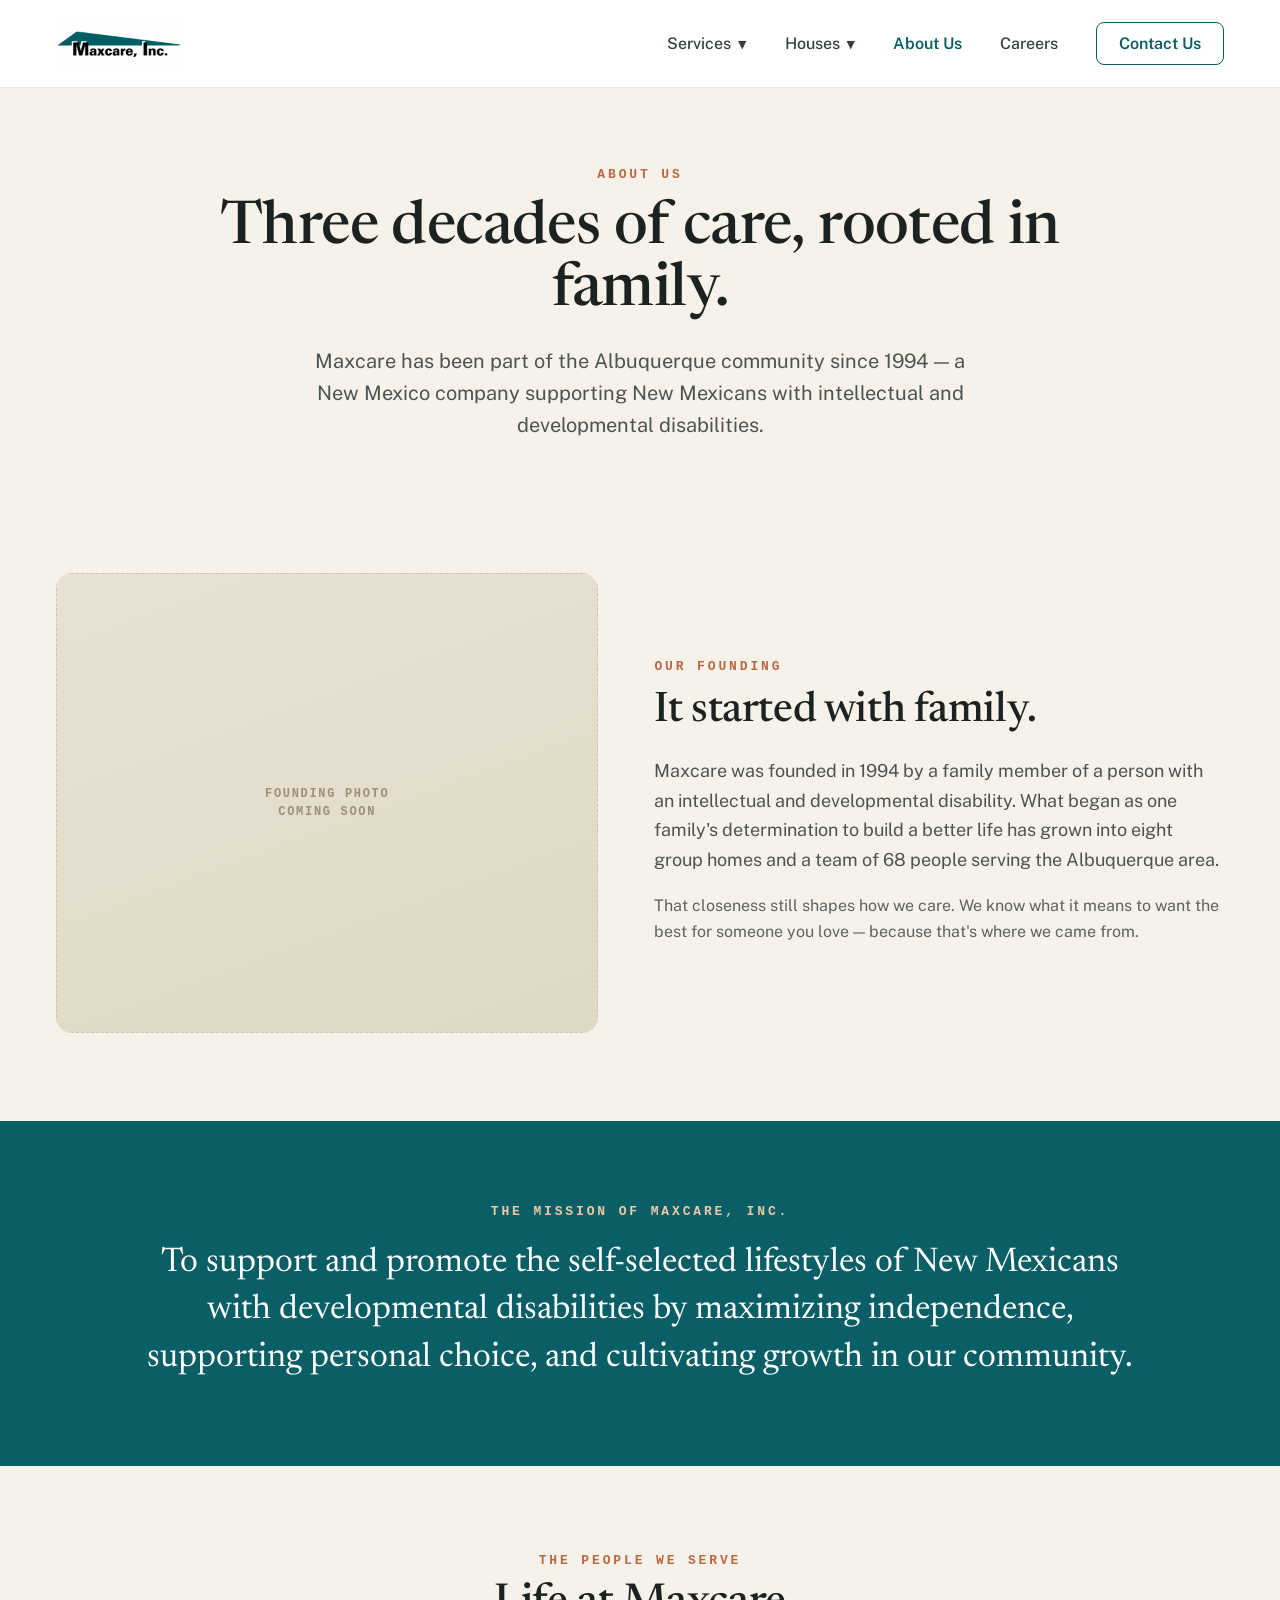
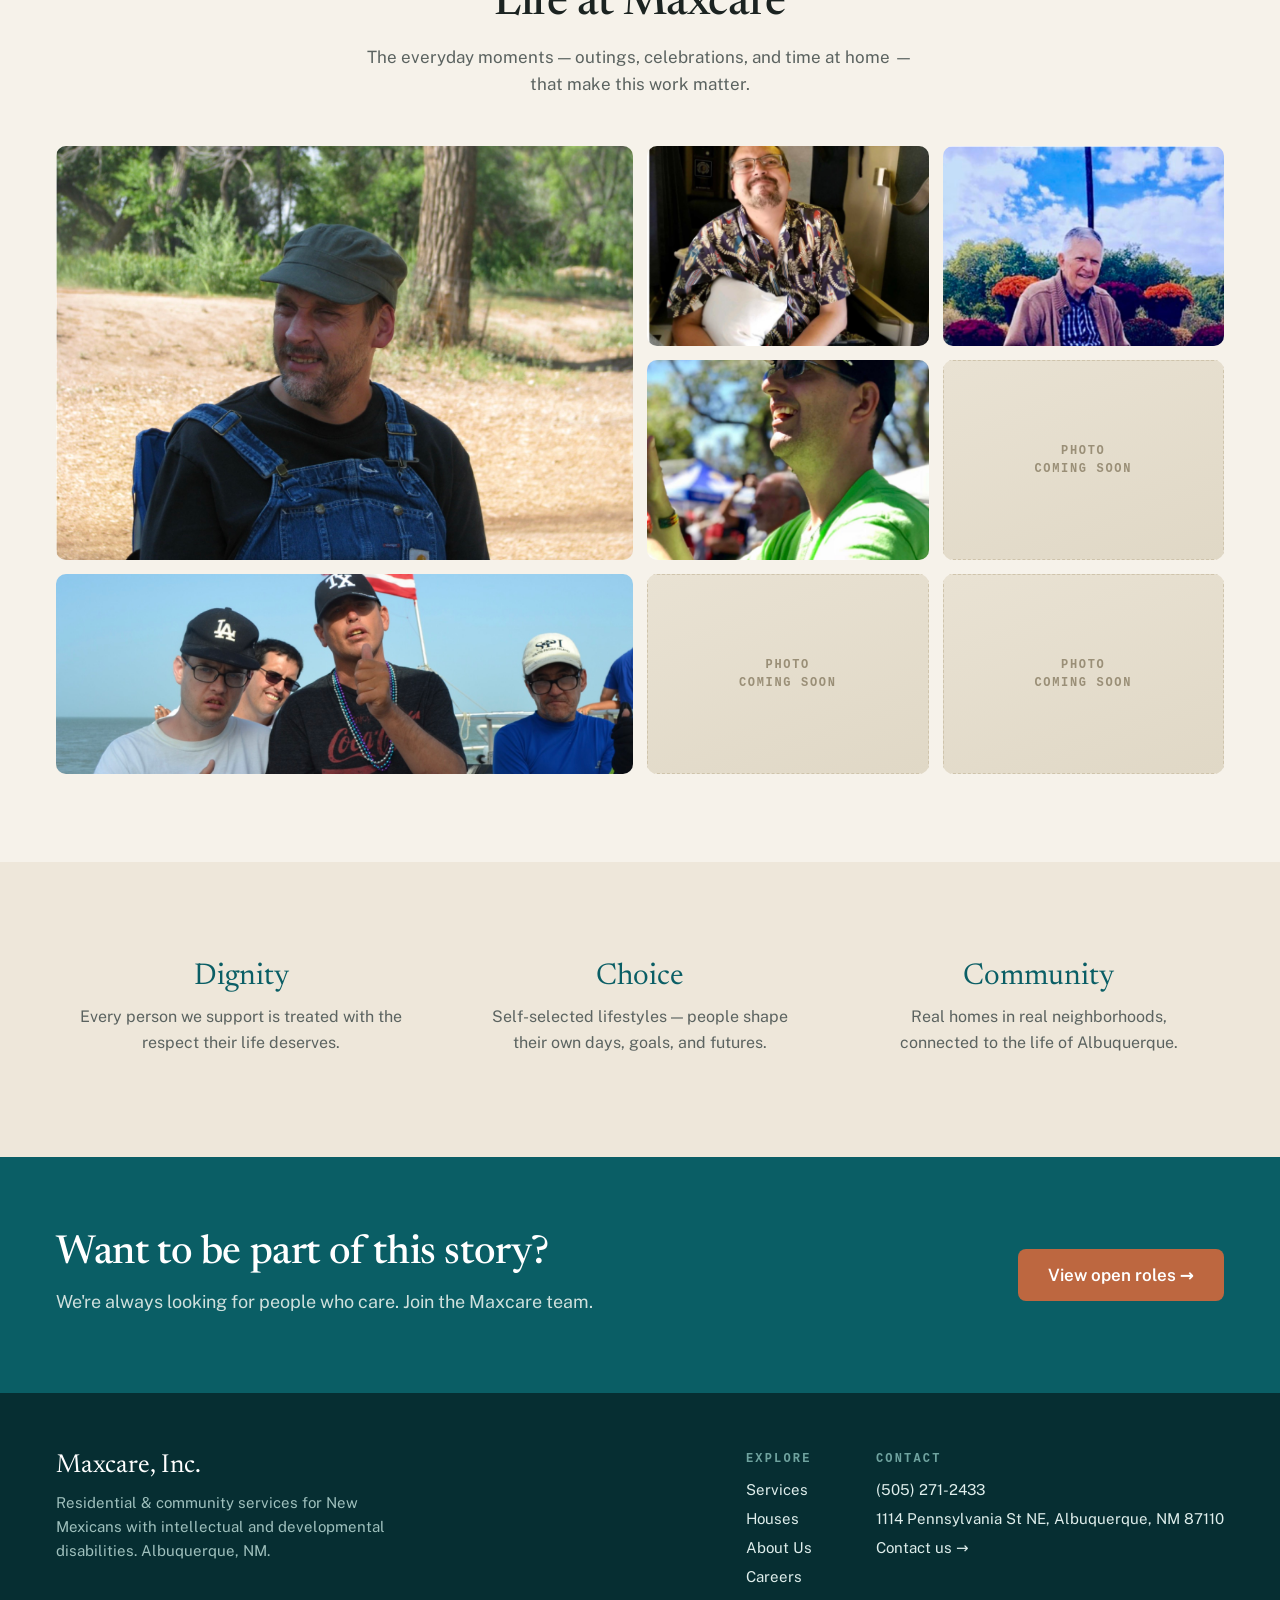
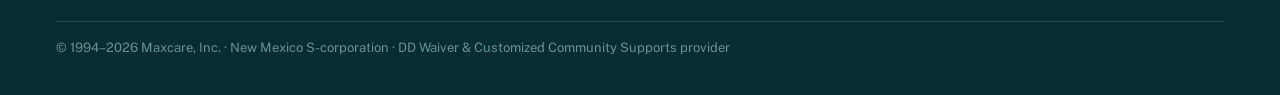
==== about.html @ b13c31a2 "Implement multi-page site from Claude Design project Build out the full site designed in the 'Maxcar" ====
<!DOCTYPE html>
<html lang="en">
<head>
<meta charset="utf-8">
<meta name="viewport" content="width=device-width, initial-scale=1">
<title>About Us — Maxcare, Inc.</title>
<meta name="description" content="Maxcare has been part of the Albuquerque community since 1994 — a New Mexico company supporting New Mexicans with intellectual and developmental disabilities.">
<link rel="preconnect" href="https://fonts.googleapis.com">
<link rel="preconnect" href="https://fonts.gstatic.com" crossorigin>
<link href="https://fonts.googleapis.com/css2?family=Newsreader:ital,opsz,wght@0,6..72,400;0,6..72,500;0,6..72,600;1,6..72,400&family=Public+Sans:ital,wght@0,400;0,500;0,600;0,700;1,400&display=swap" rel="stylesheet">
<link rel="stylesheet" href="css/styles.css">
</head>
<body>

<div class="wrap">

  <!-- header -->
  <header class="site-header">
    <a href="index.html" aria-label="Maxcare, Inc. home"><img class="logo" src="assets/maxcare-logo.png" alt="Maxcare, Inc."></a>
    <button class="nav-toggle" aria-label="Toggle navigation" aria-expanded="false">☰</button>
    <nav class="site-nav" id="nav">
      <div class="dropdown">
        <button class="drop-btn" type="button">Services <span class="caret">▼</span></button>
        <div class="drop-menu">
          <a class="drop-all" href="services.html">All services</a>
          <div class="drop-sep"></div>
          <a href="services.html#supported-living"><span>Supported Living</span><span class="num">01</span></a>
          <a href="services.html#ccs"><span>Customized Community Supports</span><span class="num">02</span></a>
        </div>
      </div>
      <div class="dropdown">
        <button class="drop-btn" type="button">Houses <span class="caret">▼</span></button>
        <div class="drop-menu">
          <a class="drop-all" href="houses.html">All houses</a>
          <div class="drop-sep"></div>
          <a href="houses.html#fourhills"><span>4 Hills</span><span class="num">01</span></a>
          <a href="houses.html#st16"><span>16th Street</span><span class="num">02</span></a>
          <a href="houses.html#arco8"><span>Arco 8</span><span class="num">03</span></a>
          <a href="houses.html#arco9"><span>Arco 9</span><span class="num">04</span></a>
          <a href="houses.html#manzano"><span>Manzano</span><span class="num">05</span></a>
          <a href="houses.html#park"><span>Park</span><span class="num">06</span></a>
          <a href="houses.html#sandia"><span>Sandia</span><span class="num">07</span></a>
          <a href="houses.html#sunglow"><span>Sunglow</span><span class="num">08</span></a>
        </div>
      </div>
      <a href="about.html" class="active">About Us</a>
      <a href="index.html#careers">Careers</a>
      <a href="#contact" class="nav-cta">Contact Us</a>
    </nav>
  </header>

  <!-- hero -->
  <section class="page-hero">
    <span class="eyebrow">About us</span>
    <h1>Three decades of care, rooted in family.</h1>
    <p>Maxcare has been part of the Albuquerque community since 1994 — a New Mexico company supporting New Mexicans with intellectual and developmental disabilities.</p>
  </section>

  <!-- founding history -->
  <section class="split-section">
    <div class="split-inner">
      <div class="media-cell">
        <div class="slot">Founding photo<br>coming soon</div>
      </div>
      <div>
        <span class="eyebrow">Our founding</span>
        <h2>It started with family.</h2>
        <p class="lede">Maxcare was founded in 1994 by a family member of a person with an intellectual and developmental disability. What began as one family's determination to build a better life has grown into eight group homes and a team of 68 people serving the Albuquerque area.</p>
        <p class="body">That closeness still shapes how we care. We know what it means to want the best for someone you love — because that's where we came from.</p>
      </div>
    </div>
  </section>

  <!-- mission -->
  <section class="mission mission-teal">
    <div class="mission-inner">
      <span class="eyebrow">The mission of Maxcare, Inc.</span>
      <p>To support and promote the self-selected lifestyles of New Mexicans with developmental disabilities by maximizing independence, supporting personal choice, and cultivating growth in our community.</p>
    </div>
  </section>

  <!-- life at Maxcare gallery -->
  <section class="gallery-section">
    <div class="gallery-head">
      <span class="eyebrow">The people we serve</span>
      <h2>Life at Maxcare</h2>
      <p>The everyday moments — outings, celebrations, and time at home — that make this work matter.</p>
    </div>
    <div class="mosaic">
      <div class="span-2x2 rounded"><img class="cell-photo" src="assets/p-3244.jpg" alt="A person Maxcare supports, enjoying a day outdoors"></div>
      <div class="rounded"><img class="cell-photo" src="assets/p-3517.jpg" alt="A resident traveling"></div>
      <div class="rounded"><img class="cell-photo" src="assets/p-3535.jpg" alt="A resident enjoying a garden"></div>
      <div class="rounded"><img class="cell-photo" src="assets/p-3527.jpg" alt="Residents on a boat outing"></div>
      <div class="rounded"><div class="slot">Photo<br>coming soon</div></div>
      <div class="span-w rounded"><img class="cell-photo" src="assets/p-3548.jpg" alt="Residents on a group outing"></div>
      <div class="rounded"><div class="slot">Photo<br>coming soon</div></div>
      <div class="rounded"><div class="slot">Photo<br>coming soon</div></div>
    </div>
  </section>

  <!-- values -->
  <section class="values">
    <div class="values-grid">
      <div class="value">
        <div class="value-name">Dignity</div>
        <p>Every person we support is treated with the respect their life deserves.</p>
      </div>
      <div class="value">
        <div class="value-name">Choice</div>
        <p>Self-selected lifestyles — people shape their own days, goals, and futures.</p>
      </div>
      <div class="value">
        <div class="value-name">Community</div>
        <p>Real homes in real neighborhoods, connected to the life of Albuquerque.</p>
      </div>
    </div>
  </section>

  <!-- careers CTA -->
  <section class="cta-band">
    <div class="cta-band-inner">
      <div>
        <h2>Want to be part of this story?</h2>
        <p>We're always looking for people who care. Join the Maxcare team.</p>
      </div>
      <a href="index.html#careers" class="btn btn-accent">View open roles →</a>
    </div>
  </section>

  <!-- footer -->
  <footer class="site-footer" id="contact">
    <div class="footer-top">
      <div class="footer-brand">
        <div class="name">Maxcare, Inc.</div>
        <p>Residential &amp; community services for New Mexicans with intellectual and developmental disabilities. Albuquerque, NM.</p>
      </div>
      <div class="footer-cols">
        <div class="footer-col">
          <div class="label">Explore</div>
          <a href="services.html">Services</a>
          <a href="houses.html">Houses</a>
          <a href="about.html">About Us</a>
          <a href="index.html#careers">Careers</a>
        </div>
        <div class="footer-col">
          <div class="label">Contact</div>
          <a href="tel:+15052712433">(505) 271-2433</a>
          <span>1114 Pennsylvania St NE, Albuquerque, NM 87110</span>
          <a href="mailto:jake@maxcarenm.com">Contact us →</a>
        </div>
      </div>
    </div>
    <div class="footer-legal">© 1994–2026 Maxcare, Inc. · New Mexico S-corporation · DD Waiver &amp; Customized Community Supports provider</div>
  </footer>

</div>

<script src="js/site.js"></script>
</body>
</html>
---- css/styles.css ----
*{box-sizing:border-box;margin:0;padding:0}
:root{
  --cream:#f6f2ea;
  --cream-deep:#eee7da;
  --ink:#1b2321;
  --ink-soft:#4b5451;
  --ink-muted:#5b6360;
  --teal:#0a5e65;
  --teal-dark:#062e32;
  --terracotta:#bd6740;
  --border:#e4ddd0;
  --border-light:#ece5d9;
}
html{scroll-behavior:smooth}
body{background:var(--cream);font-family:'Public Sans',system-ui,sans-serif;-webkit-font-smoothing:antialiased;color:var(--ink)}
a{color:var(--teal);text-decoration:none}
a:hover{color:var(--terracotta)}
button{font-family:inherit;cursor:pointer}
h1,h2,h3{font-family:'Newsreader',Georgia,serif;font-weight:500;letter-spacing:-.01em}
img{display:block}
.wrap{max-width:1440px;margin:0 auto;background:var(--cream)}
.eyebrow{font:600 13px/1 ui-monospace,Menlo,monospace;letter-spacing:.22em;text-transform:uppercase;color:var(--terracotta)}
.btn{display:inline-block;font-weight:600;font-size:17px;padding:16px 30px;border-radius:8px;border:none}
.btn-primary{background:var(--teal);color:#fff}
.btn-primary:hover{background:#0c6f77;color:#fff}
.btn-outline{background:transparent;border:1.5px solid #c9beac;color:#33403d}
.btn-outline:hover{border-color:var(--terracotta);color:var(--terracotta)}
.btn-accent{background:var(--terracotta);color:#fff}
.btn-accent:hover{background:#a85732;color:#fff}
.btn-ghost{background:#fff;border:1.5px solid #d8cebc;color:#33403d}
.btn-ghost:hover{border-color:var(--terracotta);color:var(--terracotta)}

/* header */
.site-header{display:flex;align-items:center;justify-content:space-between;padding:22px 56px;background:#fff;border-bottom:1px solid var(--border-light);position:sticky;top:0;z-index:40}
.site-header .logo{height:42px;width:auto}
.site-nav{display:flex;align-items:center;gap:38px;font-size:16px;font-weight:500}
.site-nav a{color:#33403d}
.site-nav a:hover{color:var(--terracotta)}
.site-nav a.active,.site-nav .drop-btn.active{color:var(--teal);font-weight:600}
.site-nav .nav-cta{border:1.5px solid var(--teal);color:var(--teal);padding:11px 22px;border-radius:8px;font-weight:600}
.site-nav .nav-cta:hover{background:var(--teal);color:#fff}
.nav-toggle{display:none;background:none;border:1.5px solid var(--border);border-radius:8px;padding:9px 12px;font-size:20px;line-height:1;color:#33403d;cursor:pointer}

/* nav dropdown */
.dropdown{position:relative}
.drop-btn{display:flex;align-items:center;gap:7px;background:none;border:none;color:#33403d;font-weight:500;font-size:16px;padding:0}
.drop-btn:hover{color:var(--terracotta)}
.drop-btn .caret{font-size:11px;transform:translateY(1px)}
.drop-menu{display:none;position:absolute;top:34px;left:0;background:#fff;border:1px solid var(--border);border-radius:12px;box-shadow:0 24px 50px -18px rgba(20,40,38,.35);padding:8px;min-width:260px;z-index:60}
.dropdown.open .drop-menu{display:block}
.drop-menu a{display:flex;justify-content:space-between;align-items:center;gap:18px;width:100%;padding:11px 14px;border-radius:8px;font-size:15px;font-weight:500;color:#33403d}
.drop-menu a:hover{background:var(--cream);color:var(--teal)}
.drop-menu a.drop-all{font-weight:600;color:var(--teal)}
.drop-menu .drop-sep{height:1px;background:#efe8db;margin:6px 8px}
.drop-menu .num{font:600 11px/1 ui-monospace,monospace;color:#b7ac98}

/* page hero (centered) */
.page-hero{padding:80px 56px 44px;text-align:center}
.page-hero .eyebrow{display:block;margin-bottom:18px}
.page-hero h1{font-size:60px;line-height:1.03;max-width:900px;margin:0 auto 22px}
.page-hero p{color:var(--ink-soft);font-size:20px;line-height:1.6;max-width:660px;margin:0 auto}

/* photo placeholder slot */
.slot{display:flex;align-items:center;justify-content:center;width:100%;height:100%;background:linear-gradient(160deg,#e9e2d3,#e0d8c6);border:1px dashed #cfc4ac;color:#9a8f77;font:600 12px/1.5 ui-monospace,Menlo,monospace;letter-spacing:.14em;text-transform:uppercase;text-align:center;padding:12px}
.rounded{border-radius:10px;overflow:hidden}
.cell-photo{width:100%;height:100%;object-fit:cover}

/* split section media */
.media-cell{border-radius:16px;overflow:hidden;background:#d6e0de}

/* card */
.card{background:#fff;border:1px solid var(--border-light);border-radius:16px;overflow:hidden;display:flex;flex-direction:column}
.card .card-media{position:relative;background:#d6e0de}
.card .card-media img{width:100%;height:100%;object-fit:cover}
.card .card-body{padding:22px 24px 24px;display:flex;flex-direction:column;gap:6px;flex:1}
.card .card-eyebrow{font:600 11px/1 ui-monospace,Menlo,monospace;letter-spacing:.2em;text-transform:uppercase;color:var(--terracotta)}

/* footer */
.site-footer{background:var(--teal-dark);padding:60px 56px 40px}
.footer-top{display:flex;justify-content:space-between;gap:40px;flex-wrap:wrap;border-bottom:1px solid rgba(255,255,255,.12);padding-bottom:36px}
.footer-brand{max-width:340px}
.footer-brand .name{font-family:'Newsreader',serif;font-size:26px;color:#fff;margin-bottom:12px}
.footer-brand p{color:#9fc0bd;font-size:15px;line-height:1.6}
.footer-cols{display:flex;gap:64px;flex-wrap:wrap}
.footer-col{display:flex;flex-direction:column;gap:12px}
.footer-col .label{color:#6fa39f;font:600 12px/1 ui-monospace,monospace;letter-spacing:.18em;text-transform:uppercase;margin-bottom:4px}
.footer-col a,.footer-col span{color:#dfeeec;font-size:15px}
.footer-col a:hover{color:#f0c9a6}
.footer-legal{margin-top:18px;color:#6a938f;font-size:13px}

/* ============ home page ============ */
.hero{display:grid;grid-template-columns:1fr 1fr;min-height:600px}
.hero-copy{background:var(--cream);padding:88px 64px;display:flex;flex-direction:column;justify-content:center;gap:24px}
.hero-copy h1{font-size:58px;line-height:1.05;font-weight:500}
.hero-copy p{color:var(--ink-soft);font-size:19px;line-height:1.6;max-width:500px}
.hero-ctas{display:flex;gap:14px;margin-top:6px;flex-wrap:wrap}
.hero-media{position:relative;overflow:hidden;background:#d6e0de;min-height:340px}
.hero-media img{position:absolute;inset:0;width:100%;height:100%;object-fit:cover;object-position:center 30%}
.trust-bar{background:var(--teal-dark);padding:26px 56px}
.trust-bar-inner{display:flex;justify-content:space-between;flex-wrap:wrap;gap:20px;color:#cfe0dd;font-size:15px;font-weight:500}
.mission{background:var(--cream-deep);padding:84px 56px}
.mission-inner{max-width:1000px;margin:0 auto;text-align:center}
.mission .eyebrow{display:block;margin-bottom:22px}
.mission p{font-family:'Newsreader',serif;font-size:34px;line-height:1.4;color:#26302e}
.services{padding:88px 56px}
.services-head{text-align:center;margin-bottom:52px}
.services-head .eyebrow{display:block;margin-bottom:14px}
.services-head h2{font-size:46px;line-height:1.05}
.services-grid{display:grid;grid-template-columns:1fr 1fr;gap:30px}
.service-card{border:1px solid var(--border);border-radius:16px;padding:40px;background:#fff}
.service-card .num{font-family:'Newsreader',serif;font-size:30px;color:var(--terracotta);margin-bottom:18px}
.service-card h3{font-size:30px;margin-bottom:14px}
.service-card p{color:var(--ink-muted);font-size:16px;line-height:1.65;margin-bottom:22px}
.service-card a{font-weight:600;font-size:15px}
.houses{background:var(--cream-deep);padding:84px 56px}
.houses-inner{display:grid;grid-template-columns:1fr 1.15fr;gap:52px;align-items:center}
.houses .eyebrow{display:block;margin-bottom:16px}
.houses h2{font-size:44px;line-height:1.08;margin-bottom:20px}
.houses .lede{color:var(--ink-soft);font-size:18px;line-height:1.65;margin-bottom:20px}
.houses .body{color:var(--ink-muted);font-size:16px;line-height:1.65;margin-bottom:28px}
.houses-gallery{display:grid;grid-template-columns:1fr 1fr;gap:16px}
.houses-gallery .cell{border-radius:14px;overflow:hidden;background:#d6e0de}
.houses-gallery .cell img{width:100%;height:100%;object-fit:cover}
.houses-gallery .cell-wide{grid-column:1/3;height:280px}
.houses-gallery .cell-wide img{object-position:center 30%}
.houses-gallery .cell-a{height:230px}
.houses-gallery .cell-a img{object-position:center 20%}
.houses-gallery .cell-b{height:230px}
.houses-gallery .cell-b img{object-position:center 35%}
.story{max-width:1000px;margin:0 auto;padding:88px 56px;text-align:center}
.story .eyebrow{display:block;margin-bottom:22px}
.story blockquote{font-family:'Newsreader',serif;font-size:32px;line-height:1.4;color:#26302e;margin-bottom:24px}
.story .attribution{color:var(--ink-muted);font-size:15px;font-weight:600;letter-spacing:.04em}
.careers{background:var(--teal);overflow:hidden}
.careers-inner{display:grid;grid-template-columns:1fr 1fr;align-items:stretch}
.careers-copy{padding:76px 56px;display:flex;flex-direction:column;justify-content:center;gap:18px}
.careers-copy .eyebrow{color:#f0c9a6}
.careers-copy h2{color:#fff;font-size:42px;line-height:1.08}
.careers-copy p{color:#cfe0dd;font-size:18px;line-height:1.6;max-width:460px}
.careers-copy .btn{align-self:flex-start;margin-top:8px}
.careers-media{position:relative;min-height:400px;overflow:hidden;background:#0c565c}
.careers-media img{position:absolute;inset:0;width:100%;height:100%;object-fit:cover;object-position:center 25%}

/* ============ about page ============ */
.split-section{padding:88px 56px}
.split-inner{display:grid;grid-template-columns:1fr 1.05fr;gap:56px;align-items:center}
.split-inner .media-cell{height:460px}
.split-inner .eyebrow{display:block;margin-bottom:16px}
.split-inner h2{font-size:42px;line-height:1.08;margin-bottom:22px}
.split-inner .lede{color:var(--ink-soft);font-size:18px;line-height:1.65;margin-bottom:18px}
.split-inner .body{color:var(--ink-muted);font-size:16px;line-height:1.65}
.mission-teal{background:var(--teal);padding:84px 56px}
.mission-teal .mission-inner .eyebrow{color:#f0c9a6}
.mission-teal p{color:#fff}
.gallery-section{padding:88px 56px}
.gallery-head{text-align:center;margin-bottom:48px}
.gallery-head .eyebrow{display:block;margin-bottom:14px}
.gallery-head h2{font-size:44px;line-height:1.05;margin-bottom:16px}
.gallery-head p{color:var(--ink-muted);font-size:17px;line-height:1.6;max-width:560px;margin:0 auto}
.mosaic{display:grid;grid-template-columns:repeat(4,1fr);grid-auto-rows:200px;gap:14px;grid-auto-flow:dense}
.mosaic>div{position:relative}
.mosaic .span-2x2{grid-column:span 2;grid-row:span 2}
.mosaic .span-w{grid-column:span 2}
.mosaic .span-h{grid-row:span 2}
.values{background:var(--cream-deep);padding:80px 56px}
.values-grid{display:grid;grid-template-columns:repeat(3,1fr);gap:28px}
.value{text-align:center;padding:20px}
.value .value-name{font-family:'Newsreader',serif;font-size:30px;color:var(--teal);margin-bottom:12px}
.value p{color:var(--ink-muted);font-size:16px;line-height:1.65}
.cta-band{background:var(--teal);padding:76px 56px}
.cta-band-inner{display:flex;justify-content:space-between;align-items:center;gap:40px;flex-wrap:wrap}
.cta-band h2{color:#fff;font-size:40px;line-height:1.08;margin-bottom:12px}
.cta-band p{color:#cfe0dd;font-size:18px;line-height:1.6}
.cta-band .btn{white-space:nowrap}

/* ============ services page ============ */
.cards-2{padding:20px 56px 90px}
.cards-2-grid{display:grid;grid-template-columns:1fr 1fr;gap:28px}
.cards-2 .card-media{height:280px}
.cards-2 .card-body{padding:32px 34px 34px;gap:10px}
.cards-2 h3{font-size:30px}
.cards-2 .card-body p{color:var(--ink-muted);font-size:16px;line-height:1.65}
.cards-2 .btn{margin-top:auto;align-self:flex-start;font-size:15px;padding:13px 24px}
.back-link{background:none;border:none;color:var(--teal);font-weight:600;font-size:15px;padding:0;margin-bottom:26px;display:inline-block}
.back-link:hover{color:var(--terracotta)}
.detail-hero{padding:44px 56px 0}
.detail-hero-inner{display:grid;grid-template-columns:1.05fr 1fr;gap:52px;align-items:center;padding-bottom:64px}
.detail-hero .eyebrow{display:block;margin-bottom:14px}
.detail-hero h1{font-size:56px;line-height:1.04;margin-bottom:20px}
.detail-hero .intro{color:var(--ink-soft);font-size:19px;line-height:1.6}
.detail-hero .media-cell{height:400px}
.points{background:var(--cream-deep);padding:72px 56px}
.points-grid{display:grid;grid-template-columns:repeat(3,1fr);gap:28px}
.point{background:#fff;border:1px solid var(--border);border-radius:16px;padding:32px}
.point .num{font-family:'Newsreader',serif;font-size:26px;color:var(--terracotta);margin-bottom:14px}
.point h3{font-size:23px;margin-bottom:10px}
.point p{color:var(--ink-muted);font-size:15px;line-height:1.65}
.detail-cta{padding:80px 56px;text-align:center}
.detail-cta h2{font-size:38px;margin-bottom:14px}
.detail-cta p{color:var(--ink-muted);font-size:17px;line-height:1.6;max-width:540px;margin:0 auto 28px}
.detail-nav{padding:0 56px 90px}
.detail-nav-inner{display:flex;gap:14px;flex-wrap:wrap}

/* ============ houses page ============ */
.cards-4{padding:20px 56px 90px}
.cards-4-grid{display:grid;grid-template-columns:repeat(4,1fr);gap:24px}
.cards-4 .card-media{height:210px}
.cards-4 h3{font-size:26px}
.cards-4 .btn{margin-top:10px;align-self:flex-start;font-size:14px;padding:11px 20px}
.house-head{padding:44px 56px 34px}
.house-head-inner{display:flex;justify-content:space-between;align-items:flex-end;gap:24px;flex-wrap:wrap;border-bottom:1px solid var(--border);padding-bottom:28px}
.house-head .eyebrow{display:block;margin-bottom:14px}
.house-head h1{font-size:58px;line-height:1.02}
.house-head .desc{color:var(--ink-soft);font-size:19px;line-height:1.6;max-width:620px;margin-top:16px}
.house-count{text-align:right}
.house-count .big{font-family:'Newsreader',serif;font-size:34px;color:var(--teal);line-height:1}
.house-count .small{color:#7a827f;font-size:13px;letter-spacing:.03em}
.house-gallery{padding:6px 56px 80px}
.house-gallery .mosaic{grid-auto-rows:172px}

/* ============ responsive ============ */
@media (max-width:1024px){
  .site-header,.site-footer,.trust-bar,.mission,.mission-teal,.services,.houses,.page-hero,.split-section,.gallery-section,.values,.cta-band,.cards-2,.cards-4,.detail-hero,.points,.detail-cta,.detail-nav,.house-head,.house-gallery{padding-left:40px;padding-right:40px}
  .hero-copy{padding:64px 40px}
  .hero-copy h1{font-size:46px}
  .careers-copy{padding:64px 40px}
  .houses-inner,.split-inner,.detail-hero-inner{grid-template-columns:1fr;gap:40px}
  .trust-bar-inner{justify-content:center}
  .page-hero h1{font-size:48px}
  .cards-4-grid{grid-template-columns:repeat(2,1fr)}
  .mosaic{grid-template-columns:repeat(3,1fr)}
  .split-inner .media-cell{height:380px}
}
@media (max-width:820px){
  .nav-toggle{display:block}
  .site-nav{display:none;position:absolute;top:100%;left:0;right:0;background:#fff;flex-direction:column;align-items:flex-start;gap:0;padding:8px 24px 20px;border-bottom:1px solid var(--border-light);box-shadow:0 20px 40px -24px rgba(20,40,38,.35)}
  .site-nav.open{display:flex}
  .site-nav a{padding:14px 0;width:100%;font-size:17px}
  .site-nav .nav-cta{margin-top:10px;text-align:center}
  .site-nav .dropdown{width:100%}
  .site-nav .drop-btn{display:none}
  .site-nav .drop-menu{display:block;position:static;border:none;box-shadow:none;padding:0;min-width:0}
  .site-nav .drop-menu a{padding:14px 0;border-radius:0}
  .site-nav .drop-menu .drop-sep{display:none}
  .site-nav .drop-menu a:not(.drop-all){display:none}
  .hero{grid-template-columns:1fr;min-height:0}
  .hero-media{min-height:320px;position:relative}
  .hero-copy h1{font-size:38px}
  .services-grid,.cards-2-grid,.points-grid{grid-template-columns:1fr}
  .services-head h2{font-size:36px}
  .mission p,.mission-teal p{font-size:26px}
  .houses h2{font-size:36px}
  .story blockquote{font-size:26px}
  .careers-inner{grid-template-columns:1fr}
  .careers-copy h2{font-size:34px}
  .careers-media{min-height:300px}
  .page-hero h1{font-size:38px}
  .page-hero p{font-size:18px}
  .split-inner h2{font-size:34px}
  .values-grid{grid-template-columns:1fr}
  .cta-band h2{font-size:32px}
  .detail-hero h1{font-size:40px}
  .house-head h1{font-size:40px}
  .mosaic{grid-template-columns:repeat(2,1fr);grid-auto-rows:160px}
  .house-gallery .mosaic{grid-auto-rows:150px}
}
@media (max-width:560px){
  .site-header,.site-footer,.trust-bar,.mission,.mission-teal,.services,.houses,.page-hero,.split-section,.gallery-section,.values,.cta-band,.cards-2,.cards-4,.detail-hero,.points,.detail-cta,.detail-nav,.house-head,.house-gallery{padding-left:24px;padding-right:24px}
  .hero-copy{padding:56px 24px}
  .careers-copy{padding:56px 24px}
  .story{padding:64px 24px}
  .hero-copy h1{font-size:32px}
  .houses-gallery .cell-wide{height:220px}
  .houses-gallery .cell-a,.houses-gallery .cell-b{height:160px}
  .btn{width:100%;text-align:center}
  .careers-copy .btn,.cards-2 .btn,.cards-4 .btn,.detail-nav .btn{align-self:stretch;width:auto}
  .cards-4-grid{grid-template-columns:1fr}
  .mosaic{grid-template-columns:repeat(2,1fr);grid-auto-rows:140px}
  .split-inner .media-cell{height:280px}
  .house-count{display:none}
  .page-hero h1{font-size:32px}
}
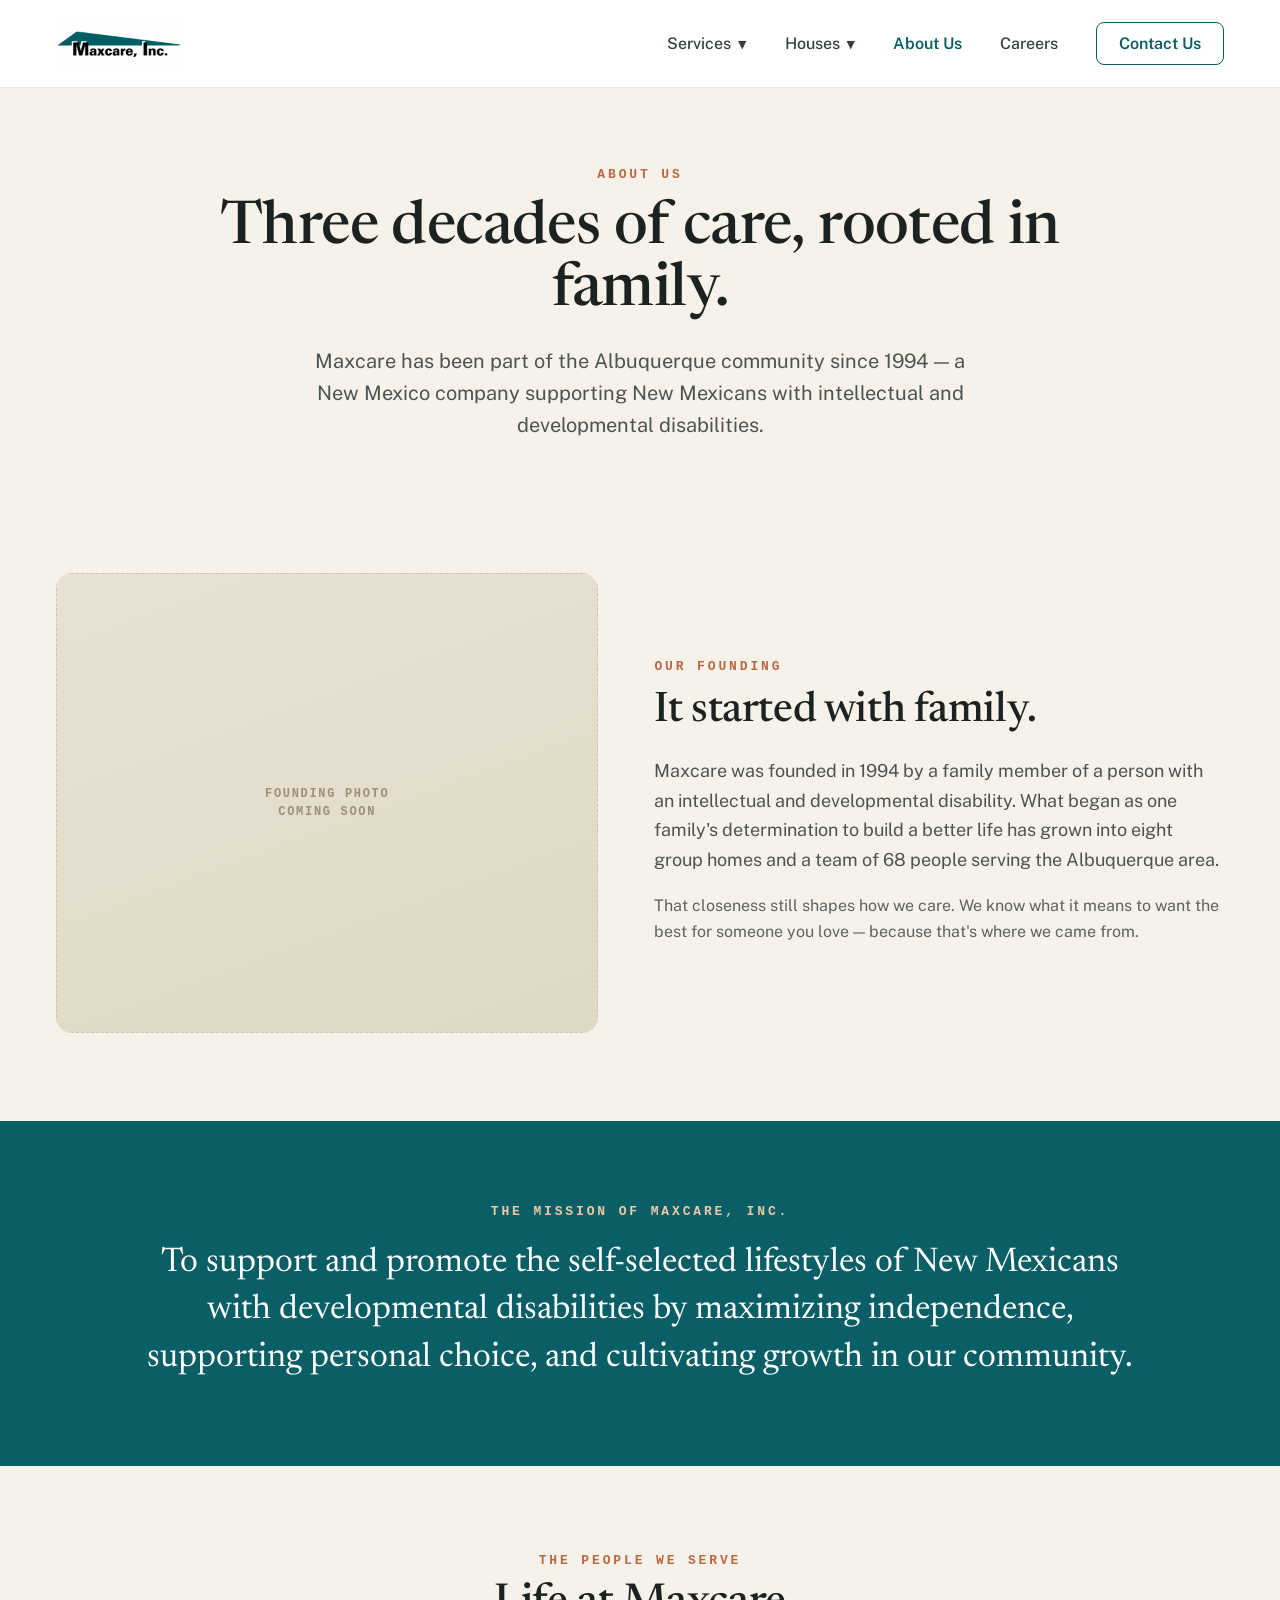
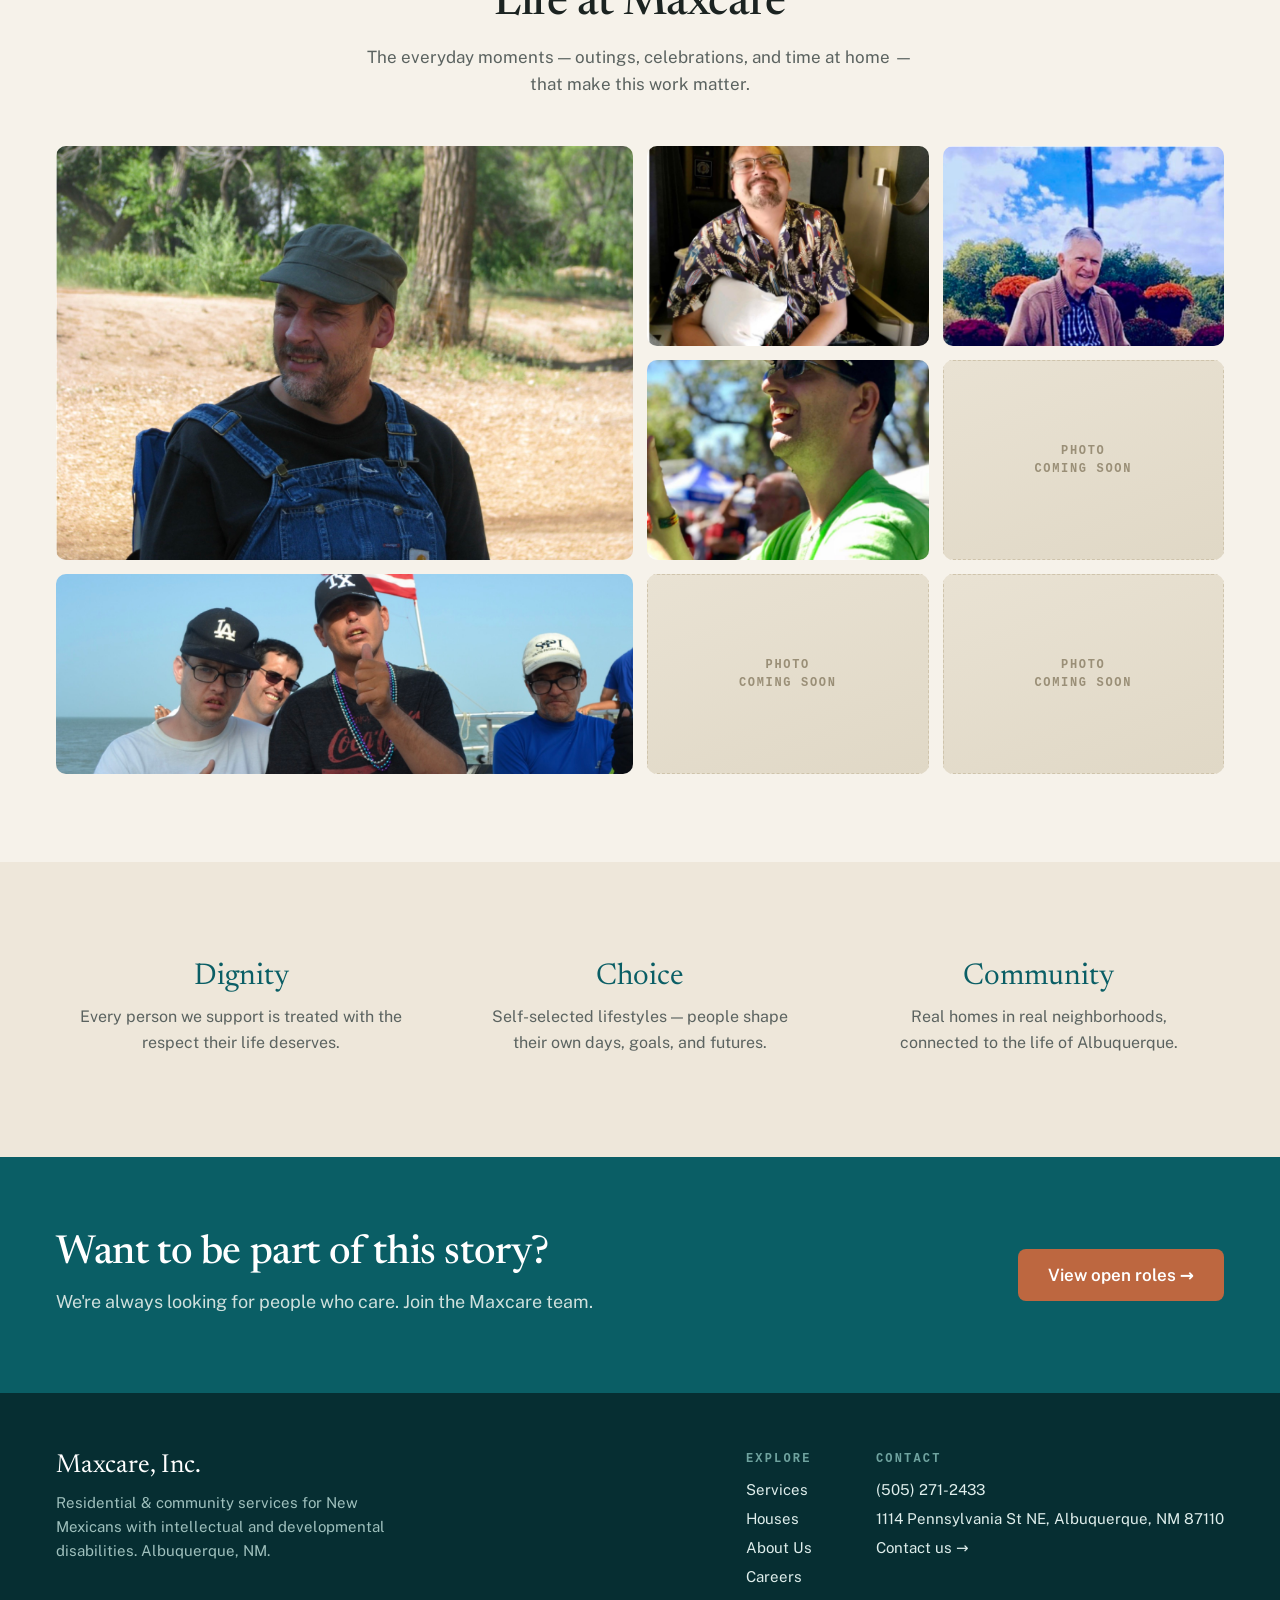
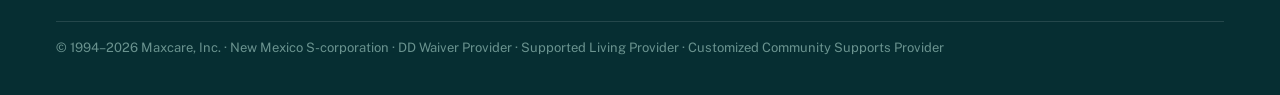
==== commit 601ae22c: "Apply content and compliance updates - Home hero buttons: 'Our houses' and 'Contact Us' (was service" ====
--- a/about.html
+++ b/about.html
@@ -24,8 +24,8 @@
         <div class="drop-menu">
           <a class="drop-all" href="services.html">All services</a>
           <div class="drop-sep"></div>
-          <a href="services.html#supported-living"><span>Supported Living</span><span class="num">01</span></a>
-          <a href="services.html#ccs"><span>Customized Community Supports</span><span class="num">02</span></a>
+          <a href="services.html#supported-living"><span>Supported Living</span></a>
+          <a href="services.html#ccs"><span>Customized Community Supports</span></a>
         </div>
       </div>
       <div class="dropdown">
@@ -33,19 +33,19 @@
         <div class="drop-menu">
           <a class="drop-all" href="houses.html">All houses</a>
           <div class="drop-sep"></div>
-          <a href="houses.html#fourhills"><span>4 Hills</span><span class="num">01</span></a>
-          <a href="houses.html#st16"><span>16th Street</span><span class="num">02</span></a>
-          <a href="houses.html#arco8"><span>Arco 8</span><span class="num">03</span></a>
-          <a href="houses.html#arco9"><span>Arco 9</span><span class="num">04</span></a>
-          <a href="houses.html#manzano"><span>Manzano</span><span class="num">05</span></a>
-          <a href="houses.html#park"><span>Park</span><span class="num">06</span></a>
-          <a href="houses.html#sandia"><span>Sandia</span><span class="num">07</span></a>
-          <a href="houses.html#sunglow"><span>Sunglow</span><span class="num">08</span></a>
+          <a href="houses.html#fourhills"><span>4 Hills</span></a>
+          <a href="houses.html#st16"><span>16th Street</span></a>
+          <a href="houses.html#arco8"><span>Arco 8</span></a>
+          <a href="houses.html#arco9"><span>Arco 9</span></a>
+          <a href="houses.html#manzano"><span>Manzano</span></a>
+          <a href="houses.html#park"><span>Park</span></a>
+          <a href="houses.html#sandia"><span>Sandia</span></a>
+          <a href="houses.html#sunglow"><span>Sunglow</span></a>
         </div>
       </div>
       <a href="about.html" class="active">About Us</a>
       <a href="index.html#careers">Careers</a>
-      <a href="#contact" class="nav-cta">Contact Us</a>
+      <a href="contact.html" class="nav-cta">Contact Us</a>
     </nav>
   </header>
 
@@ -146,11 +146,11 @@
           <div class="label">Contact</div>
           <a href="tel:+15052712433">(505) 271-2433</a>
           <span>1114 Pennsylvania St NE, Albuquerque, NM 87110</span>
-          <a href="mailto:jake@maxcarenm.com">Contact us →</a>
+          <a href="contact.html">Contact us →</a>
         </div>
       </div>
     </div>
-    <div class="footer-legal">© 1994–2026 Maxcare, Inc. · New Mexico S-corporation · DD Waiver &amp; Customized Community Supports provider</div>
+    <div class="footer-legal">© 1994–2026 Maxcare, Inc. · New Mexico S-corporation · DD Waiver Provider · Supported Living Provider · Customized Community Supports Provider</div>
   </footer>
 
 </div>
--- a/css/styles.css
+++ b/css/styles.css
@@ -218,13 +218,36 @@
 .house-gallery{padding:6px 56px 80px}
 .house-gallery .mosaic{grid-auto-rows:172px}
 
+/* ============ contact page ============ */
+.contact-section{padding:20px 56px 90px}
+.contact-grid{display:grid;grid-template-columns:1.15fr 1fr;gap:52px;align-items:start}
+.contact-form{background:#fff;border:1px solid var(--border);border-radius:16px;padding:40px}
+.field{margin-bottom:20px}
+.field label{display:block;font-weight:600;font-size:14px;margin-bottom:8px;color:#33403d}
+.field label .optional{font-weight:400;color:#8a8274}
+.field input,.field textarea{width:100%;border:1.5px solid var(--border);border-radius:8px;padding:13px 14px;font:400 16px/1.5 'Public Sans',system-ui,sans-serif;background:var(--cream);color:var(--ink)}
+.field input:focus,.field textarea:focus{outline:none;border-color:var(--teal);background:#fff}
+.field textarea{min-height:150px;resize:vertical}
+.fs-msg[data-fs-success]{background:#e5f0e7;border:1px solid #bcd8c2;color:#1e5631;border-radius:10px;padding:16px 18px;font-size:15px;line-height:1.5;margin-bottom:20px}
+.fs-msg[data-fs-error]{background:#f7e8e4;border:1px solid #e4c0b5;color:#8c3a24;border-radius:10px;padding:16px 18px;font-size:15px;line-height:1.5;margin-bottom:20px}
+.fs-msg:empty{display:none}
+span[data-fs-error]{display:block;color:#a83a2a;font-size:14px;font-weight:500;margin-top:6px}
+span[data-fs-error]:empty{display:none}
+.contact-aside{display:flex;flex-direction:column;gap:28px}
+.contact-aside .block h3{font-size:24px;margin-bottom:10px}
+.contact-aside .block p,.contact-aside .block a{font-size:16px;line-height:1.65;color:var(--ink-soft)}
+.contact-aside .block a.big{font-family:'Newsreader',serif;font-size:26px;color:var(--teal);display:inline-block}
+.contact-aside .block a.big:hover{color:var(--terracotta)}
+.contact-note{background:var(--cream-deep);border-radius:12px;padding:22px 24px;font-size:15px;line-height:1.6;color:var(--ink-muted)}
+
 /* ============ responsive ============ */
 @media (max-width:1024px){
   .site-header,.site-footer,.trust-bar,.mission,.mission-teal,.services,.houses,.page-hero,.split-section,.gallery-section,.values,.cta-band,.cards-2,.cards-4,.detail-hero,.points,.detail-cta,.detail-nav,.house-head,.house-gallery{padding-left:40px;padding-right:40px}
   .hero-copy{padding:64px 40px}
   .hero-copy h1{font-size:46px}
   .careers-copy{padding:64px 40px}
-  .houses-inner,.split-inner,.detail-hero-inner{grid-template-columns:1fr;gap:40px}
+  .houses-inner,.split-inner,.detail-hero-inner,.contact-grid{grid-template-columns:1fr;gap:40px}
+  .contact-section{padding-left:40px;padding-right:40px}
   .trust-bar-inner{justify-content:center}
   .page-hero h1{font-size:48px}
   .cards-4-grid{grid-template-columns:repeat(2,1fr)}
@@ -265,7 +288,8 @@
   .house-gallery .mosaic{grid-auto-rows:150px}
 }
 @media (max-width:560px){
-  .site-header,.site-footer,.trust-bar,.mission,.mission-teal,.services,.houses,.page-hero,.split-section,.gallery-section,.values,.cta-band,.cards-2,.cards-4,.detail-hero,.points,.detail-cta,.detail-nav,.house-head,.house-gallery{padding-left:24px;padding-right:24px}
+  .site-header,.site-footer,.trust-bar,.mission,.mission-teal,.services,.houses,.page-hero,.split-section,.gallery-section,.values,.cta-band,.cards-2,.cards-4,.detail-hero,.points,.detail-cta,.detail-nav,.house-head,.house-gallery,.contact-section{padding-left:24px;padding-right:24px}
+  .contact-form{padding:28px 22px}
   .hero-copy{padding:56px 24px}
   .careers-copy{padding:56px 24px}
   .story{padding:64px 24px}
